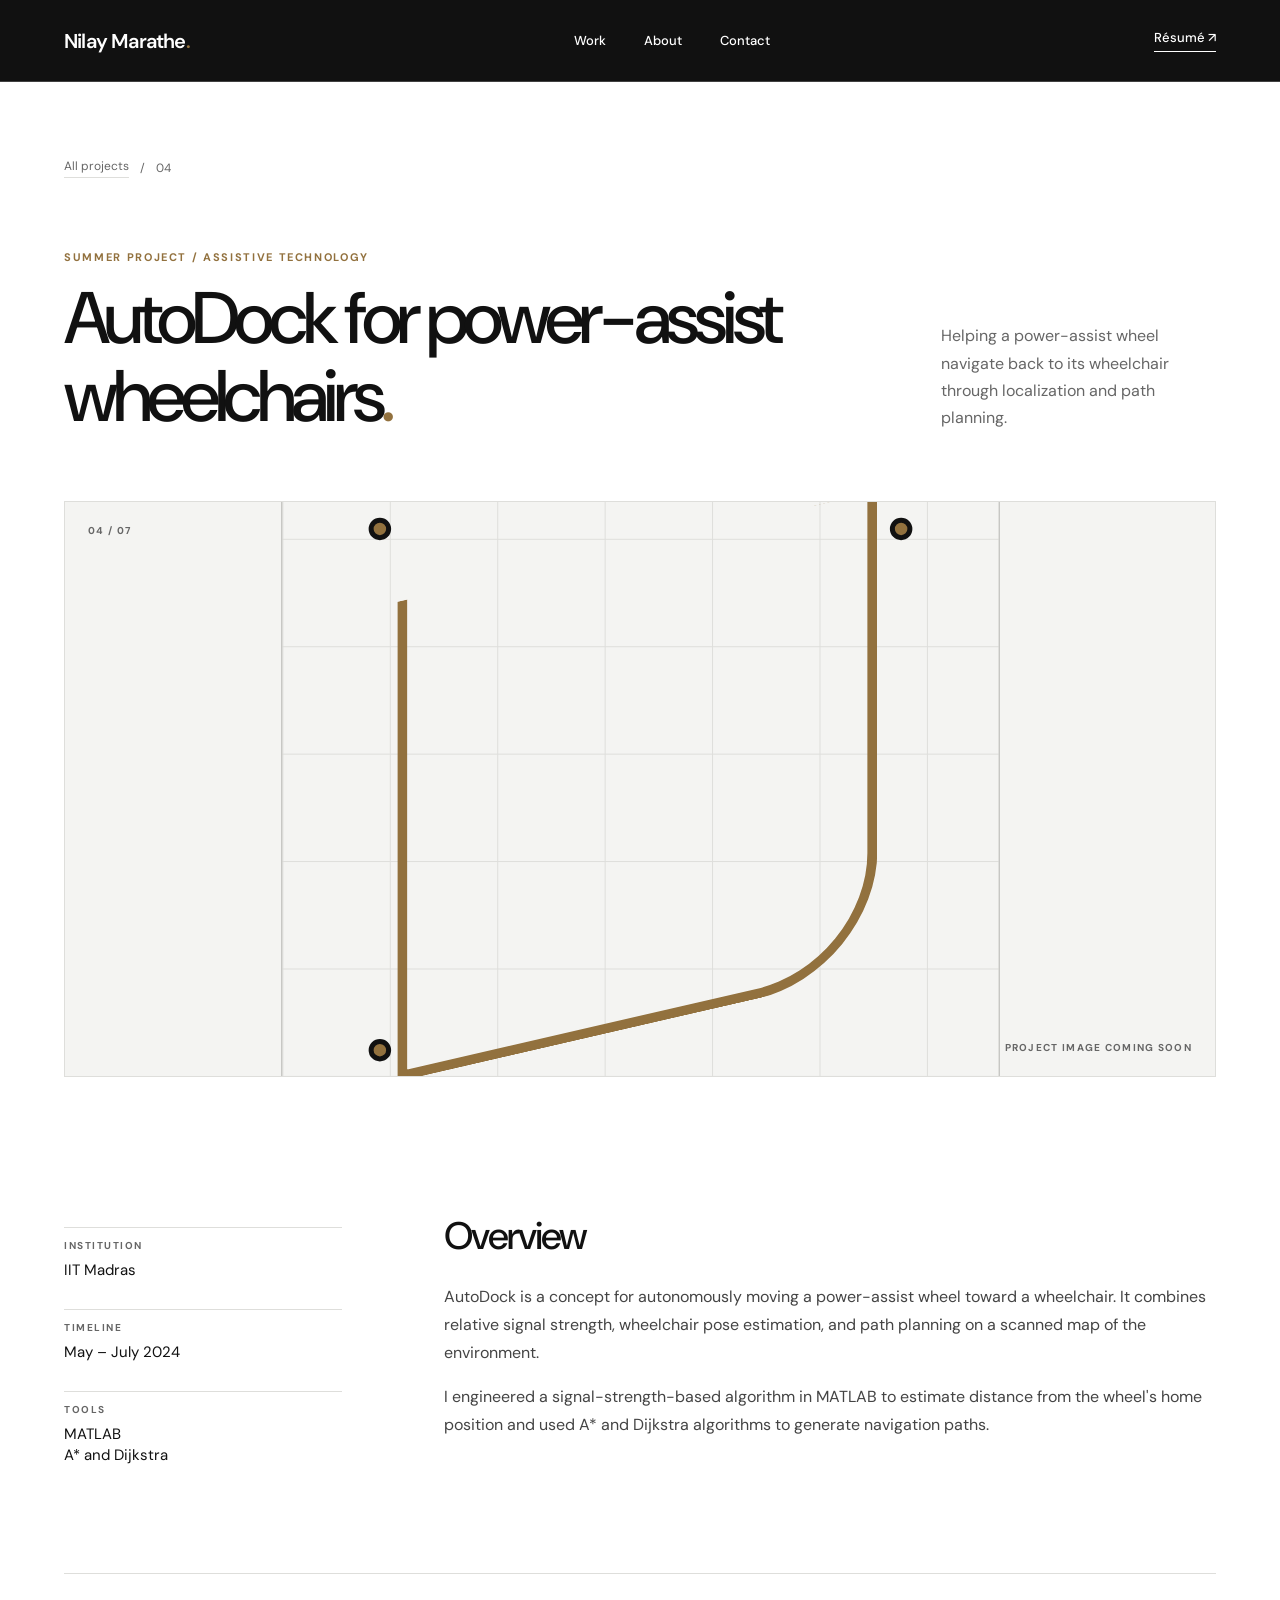
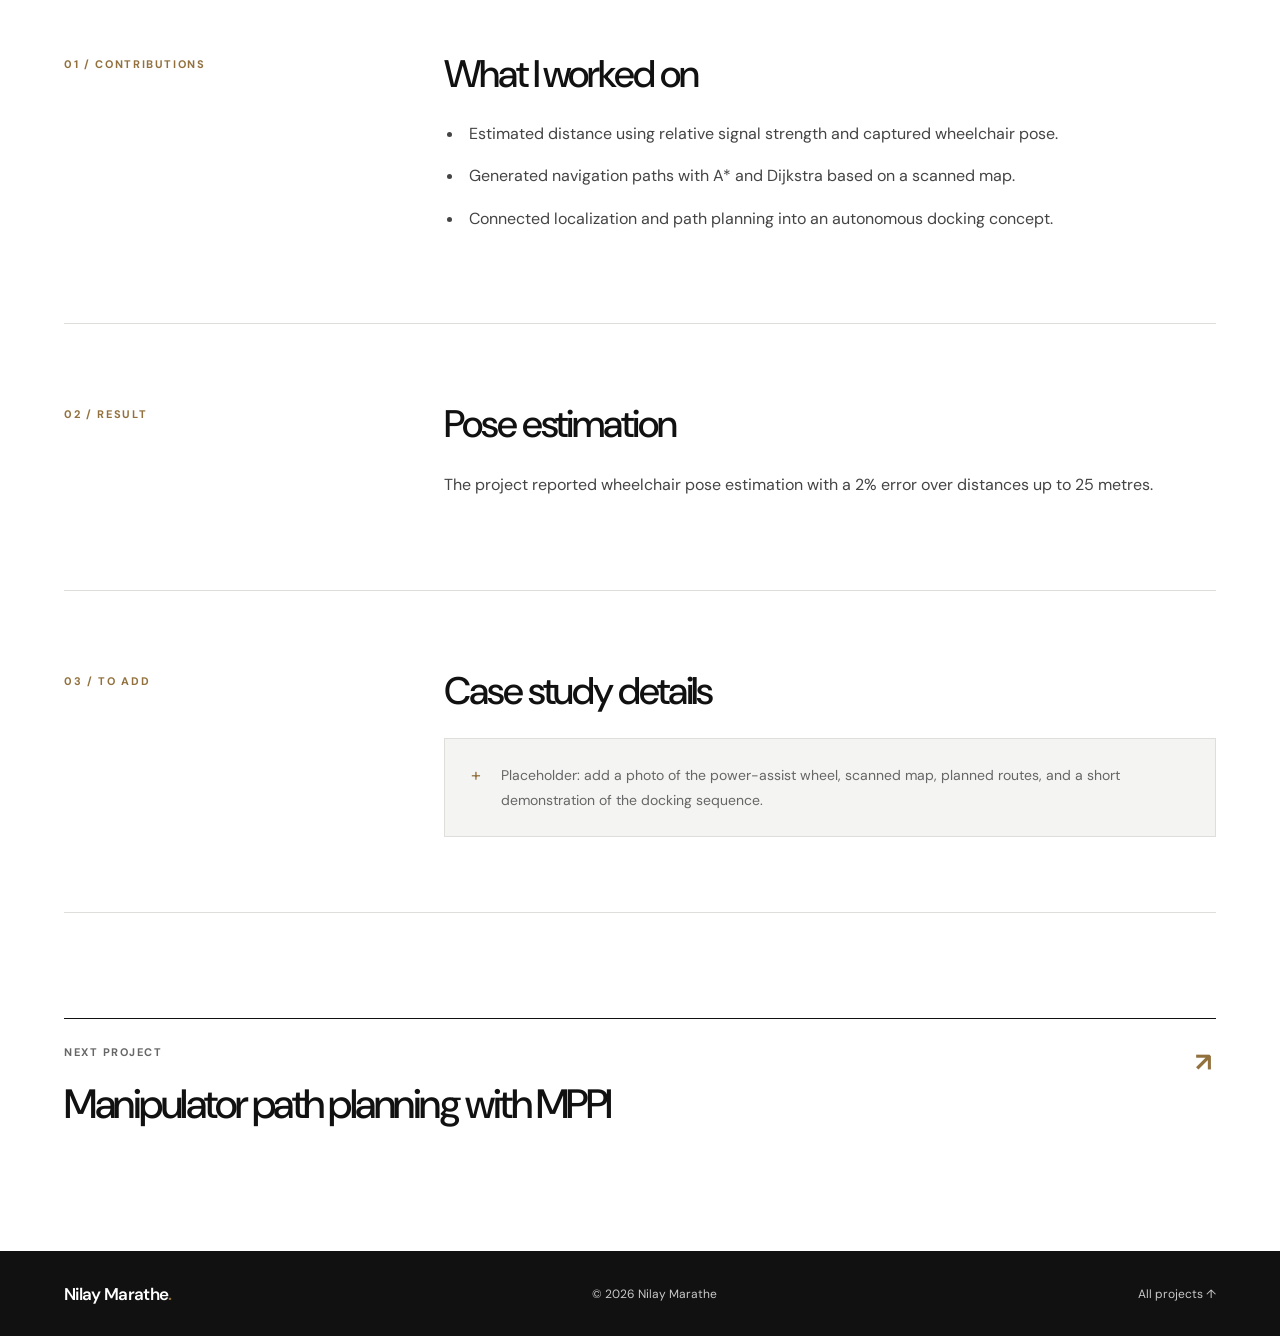
==== autodock.html @ 4846e690 "Add files via upload" ====
<!doctype html>
<html lang="en"><head><meta charset="utf-8"><meta name="viewport" content="width=device-width, initial-scale=1"><meta name="theme-color" content="#111111"><meta name="description" content="AutoDock, an assistive technology navigation project by Nilay Marathe."><title>AutoDock — Nilay Marathe</title><link rel="preconnect" href="https://fonts.googleapis.com"><link rel="preconnect" href="https://fonts.gstatic.com" crossorigin><link href="https://fonts.googleapis.com/css2?family=DM+Sans:wght@400;500;600;700&display=swap" rel="stylesheet"><link rel="stylesheet" href="styles.css"></head>
<body><a class="skip-link" href="#main">Skip to content</a><header class="site-header dark-header"><a class="brand" href="index.html">Nilay Marathe<span class="accent">.</span></a><nav aria-label="Main navigation"><a href="index.html#work">Work</a><a href="index.html#about">About</a><a href="index.html#contact">Contact</a></nav><a class="header-link" href="NilayMarathe_Resume.pdf" target="_blank" rel="noopener">Résumé ↗</a></header>
<main id="main" class="shell"><section class="detail-hero"><div class="breadcrumb"><a href="index.html#work">All projects</a><span aria-hidden="true">/</span><span>04</span></div><div class="detail-heading"><div><span class="eyebrow">SUMMER PROJECT / ASSISTIVE TECHNOLOGY</span><h1>AutoDock for power-assist wheelchairs<span class="accent">.</span></h1></div><p>Helping a power-assist wheel navigate back to its wheelchair through localization and path planning.</p></div><div class="project-art detail-visual art-autodock" role="img" aria-label="Placeholder illustration for AutoDock"><span class="art-number">04 / 07</span><div class="art-geometry" aria-hidden="true"><i></i><i></i><i></i></div><span class="art-caption">PROJECT IMAGE COMING SOON</span></div></section>
<section class="detail-overview"><dl class="fact-list"><div><dt>Institution</dt><dd>IIT Madras</dd></div><div><dt>Timeline</dt><dd>May – July 2024</dd></div><div><dt>Tools</dt><dd>MATLAB<br>A* and Dijkstra</dd></div></dl><div class="overview-copy"><h2>Overview</h2><p>AutoDock is a concept for autonomously moving a power-assist wheel toward a wheelchair. It combines relative signal strength, wheelchair pose estimation, and path planning on a scanned map of the environment.</p><p>I engineered a signal-strength-based algorithm in MATLAB to estimate distance from the wheel's home position and used A* and Dijkstra algorithms to generate navigation paths.</p></div></section>
<section class="detail-section"><span class="eyebrow">01 / CONTRIBUTIONS</span><div><h2>What I worked on</h2><ul><li>Estimated distance using relative signal strength and captured wheelchair pose.</li><li>Generated navigation paths with A* and Dijkstra based on a scanned map.</li><li>Connected localization and path planning into an autonomous docking concept.</li></ul></div></section>
<section class="detail-section"><span class="eyebrow">02 / RESULT</span><div><h2>Pose estimation</h2><p>The project reported wheelchair pose estimation with a 2% error over distances up to 25 metres.</p></div></section>
<section class="detail-section"><span class="eyebrow">03 / TO ADD</span><div><h2>Case study details</h2><div class="placeholder-note"><span>+</span><p>Placeholder: add a photo of the power-assist wheel, scanned map, planned routes, and a short demonstration of the docking sequence.</p></div></div></section>
<a class="next-project" href="manipulator-path-planning.html"><div><span>Next project</span><strong>Manipulator path planning with MPPI</strong></div><span aria-hidden="true">↗</span></a></main>
<footer class="site-footer"><div class="shell"><a class="brand" href="index.html">Nilay Marathe<span class="accent">.</span></a><span>© 2026 Nilay Marathe</span><a href="index.html#work">All projects ↑</a></div></footer></body></html>
---- styles.css ----
:root {
  --black: #111111;
  --white: #ffffff;
  --gold: #92713e;
  --light: #f4f4f2;
  --mid: #dededb;
  --muted: #666666;
}
* { box-sizing: border-box; }
html { scroll-behavior: smooth; }
body { margin: 0; background: var(--white); color: var(--black); font-family: "DM Sans", Arial, sans-serif; }
a { color: inherit; text-decoration: none; }
a:focus-visible { outline: 2px solid var(--gold); outline-offset: 5px; }
::selection { background: var(--gold); color: var(--white); }
.shell { width: min(100%, 1380px); margin-inline: auto; padding-inline: clamp(24px, 5vw, 76px); }
.skip-link { position: absolute; top: -100px; left: 20px; z-index: 20; padding: 12px 18px; background: var(--white); }
.skip-link:focus { top: 12px; }
.accent { color: var(--gold); }
.eyebrow { display: block; color: var(--gold); font-size: 11px; font-weight: 700; letter-spacing: .15em; text-transform: uppercase; }
.dark-section, .dark-header { background: var(--black); color: var(--white); }
.site-header { display: flex; align-items: center; justify-content: space-between; gap: 40px; min-height: 82px; padding-inline: clamp(24px, 5vw, 76px); border-bottom: 1px solid rgba(255,255,255,.2); }
.brand { font-size: 20px; font-weight: 600; letter-spacing: -.04em; white-space: nowrap; }
.site-header nav { display: flex; gap: clamp(18px, 3vw, 40px); }
.site-header nav a, .header-link { font-size: 13px; font-weight: 500; transition: color .2s ease; }
.site-header nav a:hover, .header-link:hover, .site-footer a:hover { color: var(--gold); }
.header-link { border-bottom: 1px solid currentColor; padding-bottom: 5px; white-space: nowrap; }
.header-link span { margin-left: 12px; }
.under-link { display: inline-flex; justify-content: space-between; gap: 40px; border-bottom: 1px solid var(--black); padding-bottom: 9px; font-size: 14px; font-weight: 600; transition: color .2s ease; }
.under-link:hover { color: var(--gold); }
.light-link { border-color: rgba(255,255,255,.65); }

.hero { min-height: 655px; }
.hero-inner { min-height: inherit; display: flex; flex-direction: column; }
.hero-kicker { display: flex; justify-content: space-between; gap: 20px; padding-top: 33px; }
.hero-content { display: grid; grid-template-columns: 1.35fr .65fr; gap: 8vw; align-items: end; flex: 1; padding-block: 90px 110px; }
.hero h1 { margin: 0; font-size: clamp(62px, 6.7vw, 101px); font-weight: 500; letter-spacing: -.07em; line-height: 1.08; }
.hero-side { max-width: 345px; padding-bottom: 5px; }
.hero-side p { margin: 0 0 32px; color: #d9d9d9; font-size: 17px; line-height: 1.7; }
.hero-bottom { display: flex; justify-content: space-between; gap: 20px; border-top: 1px solid rgba(255,255,255,.38); padding-block: 17px 25px; color: #bbb; font-size: 10px; font-weight: 600; letter-spacing: .14em; }

.work-section { padding-block: 125px 130px; }
.section-head { display: grid; grid-template-columns: 1fr minmax(240px, .45fr); align-items: end; gap: 6vw; margin-bottom: 52px; }
.section-head h2, .additional-work h2, .about-grid h2, .contact-section h2 { margin: 22px 0 0; font-size: clamp(43px, 4.5vw, 67px); font-weight: 500; letter-spacing: -.065em; line-height: 1.08; }
.section-head p { max-width: 380px; margin: 0 0 7px; color: var(--muted); font-size: 15px; line-height: 1.7; }
.project-grid { display: grid; grid-template-columns: repeat(2, minmax(0, 1fr)); gap: 64px 32px; }
.project-card { min-width: 0; }
.project-card a { display: block; }
.project-art { position: relative; display: grid; place-items: center; height: clamp(290px, 28vw, 390px); overflow: hidden; background: var(--light); border: 1px solid var(--mid); transition: background .25s ease; }
.project-card a:hover .project-art { background: #ececea; }
.art-number, .art-caption { position: absolute; z-index: 2; color: var(--muted); font-size: 10px; font-weight: 700; letter-spacing: .13em; }
.art-number { top: 22px; left: 23px; }
.art-caption { right: 23px; bottom: 22px; }
.art-geometry { position: relative; width: 45%; aspect-ratio: 1; }
.art-geometry i { display: block; position: absolute; }
.art-construction .art-geometry { display: grid; grid-template-columns: repeat(2, 1fr); gap: 10px; width: 38%; aspect-ratio: 1; transform: rotate(-18deg); }
.art-construction .art-geometry i { position: static; border: 2px solid var(--black); background: var(--white); box-shadow: 10px 12px 0 var(--gold); }
.art-construction .art-geometry i:nth-child(2) { transform: translateY(-16px); }
.art-construction .art-geometry i:nth-child(3) { transform: translateX(16px); }
.art-disassembly .art-geometry { display: grid; grid-template-columns: repeat(3, 1fr); gap: 4px; width: 47%; aspect-ratio: 1.25; padding: 10px; transform: rotate(-10deg); border: 7px solid var(--black); background: var(--gold); box-shadow: 14px 16px 0 #bdbdba; }
.art-disassembly .art-geometry i { position: static; border: 1px solid var(--black); background: var(--white); }
.art-city .art-geometry { width: 47%; border: 2px solid var(--black); border-radius: 50%; }
.art-city .art-geometry::before, .art-city .art-geometry::after { content: ""; position: absolute; top: 50%; left: -35%; width: 170%; height: 19%; transform: rotate(-32deg); border: 2px solid var(--black); background: var(--white); }
.art-city .art-geometry::after { transform: rotate(55deg); }
.art-city .art-geometry i:first-child { z-index: 1; inset: 29%; border: 12px solid var(--gold); border-radius: 50%; background: var(--white); }
.art-city .art-geometry i:nth-child(2), .art-city .art-geometry i:nth-child(3) { z-index: 2; width: 12px; height: 23px; background: var(--black); }
.art-city .art-geometry i:nth-child(2) { top: 10%; left: 20%; transform: rotate(-30deg); }
.art-city .art-geometry i:nth-child(3) { right: 10%; bottom: 16%; transform: rotate(54deg); }
.art-autodock .art-geometry { width: 50%; border: 1px solid #c1c1bd; background-image: linear-gradient(#dededb 1px, transparent 1px), linear-gradient(90deg, #dededb 1px, transparent 1px); background-size: 15% 15%; }
.art-autodock .art-geometry::before { content: ""; position: absolute; inset: 16% 17% 17% 16%; border-left: 8px solid var(--gold); border-bottom: 8px solid var(--gold); border-right: 8px solid var(--gold); border-radius: 0 0 25% 0; transform: skewY(-13deg); }
.art-autodock .art-geometry i { width: 18px; height: 18px; border: 4px solid var(--black); border-radius: 50%; background: var(--gold); }
.art-autodock .art-geometry i:first-child { top: 12%; left: 12%; }
.art-autodock .art-geometry i:nth-child(2) { bottom: 12%; left: 12%; }
.art-autodock .art-geometry i:nth-child(3) { top: 12%; right: 12%; }
.art-manipulator .art-geometry { width: 50%; height: 43%; aspect-ratio: auto; border-bottom: 3px solid var(--black); }
.art-manipulator .art-geometry::before { content: ""; position: absolute; left: 20%; bottom: 0; width: 45%; height: 8px; background: var(--black); transform-origin: left; transform: rotate(-35deg); }
.art-manipulator .art-geometry::after { content: ""; position: absolute; left: 53%; top: 39%; width: 45%; height: 8px; background: var(--gold); transform-origin: left; transform: rotate(22deg); }
.art-manipulator .art-geometry i { width: 22px; height: 22px; border-radius: 50%; background: var(--black); }
.art-manipulator .art-geometry i:first-child { left: 18%; bottom: -10px; }
.art-manipulator .art-geometry i:nth-child(2) { left: 51%; top: 37%; }
.art-manipulator .art-geometry i:nth-child(3) { right: 0; top: 50%; background: var(--gold); }
.art-cnc .art-geometry { width: 48%; border: 3px solid var(--black); }
.art-cnc .art-geometry::before { content: ""; position: absolute; top: 18%; left: 14%; width: 72%; height: 64%; border: 2px dashed var(--gold); }
.art-cnc .art-geometry::after { content: ""; position: absolute; top: -15%; left: 48%; width: 4px; height: 70%; background: var(--black); }
.art-cnc .art-geometry i { top: 47%; left: 40%; width: 20%; height: 20%; border: 3px solid var(--black); background: var(--gold); }
.art-philosophy .art-geometry { display: grid; place-items: center; width: 46%; border: 2px solid var(--black); background: var(--white); box-shadow: 15px 15px 0 var(--gold); }
.art-philosophy .art-geometry::before { content: "Q"; font-size: clamp(80px, 11vw, 150px); font-weight: 400; letter-spacing: -.1em; line-height: 1; }
.art-philosophy .art-geometry i { right: 10%; bottom: 10%; width: 18%; height: 2px; background: var(--black); }
.card-meta { display: flex; justify-content: space-between; gap: 15px; margin-top: 23px; color: var(--muted); font-size: 10px; font-weight: 700; letter-spacing: .11em; }
.project-card h3 { display: flex; justify-content: space-between; align-items: baseline; gap: 12px; margin: 14px 0 9px; font-size: clamp(23px, 2.25vw, 33px); font-weight: 500; letter-spacing: -.055em; line-height: 1.18; }
.project-card h3 span { flex: none; color: var(--gold); font-size: 20px; }
.project-card p { max-width: 550px; margin: 0; color: var(--muted); font-size: 14px; line-height: 1.65; }
.card-tags { display: flex; flex-wrap: wrap; gap: 8px; margin-top: 20px; }
.card-tags span { border: 1px solid var(--mid); border-radius: 20px; padding: 6px 10px; color: var(--muted); font-size: 10px; }
.additional-work { display: grid; grid-template-columns: .8fr 1.2fr; gap: 7vw; margin-top: 120px; border-top: 1px solid var(--black); padding-top: 38px; }
.additional-work h2 { font-size: clamp(37px, 3.6vw, 55px); }
.project-list a { display: grid; grid-template-columns: 32px 1fr auto; gap: 16px; align-items: baseline; border-bottom: 1px solid var(--mid); padding: 19px 0; transition: color .2s ease; }
.project-list a:first-child { padding-top: 0; }
.project-list a:hover { color: var(--gold); }
.project-list span { color: var(--muted); font-size: 10px; font-weight: 700; letter-spacing: .1em; }
.project-list strong { font-size: 15px; font-weight: 500; }

.about-grid { display: grid; grid-template-columns: 1fr 1fr; gap: 8vw; padding-block: 125px 135px; }
.about-grid h2 { max-width: 600px; margin-top: 25px; font-size: clamp(45px, 5vw, 75px); }
.about-grid > div:last-child { padding-top: 45px; }
.about-grid p { max-width: 550px; color: #c9c9c9; font-size: 15px; line-height: 1.72; }
.about-grid .about-lead { margin-top: 0; color: var(--white); font-size: 22px; font-weight: 500; line-height: 1.42; letter-spacing: -.03em; }
.about-links { display: flex; flex-wrap: wrap; gap: 32px; margin-top: 34px; }
.contact-section { padding-block: 120px 130px; }
.contact-section h2 { max-width: 850px; margin: 30px 0 60px; font-size: clamp(48px, 5.5vw, 82px); }
.contact-row { display: flex; align-items: end; justify-content: space-between; gap: 30px; border-top: 1px solid var(--black); padding-top: 25px; }
.contact-row p { max-width: 480px; margin: 0; color: var(--muted); font-size: 16px; line-height: 1.6; }
.site-footer { background: var(--black); color: #c8c8c8; }
.site-footer > .shell { display: flex; align-items: center; justify-content: space-between; gap: 20px; min-height: 85px; font-size: 12px; }
.site-footer .brand { color: var(--white); font-size: 17px; }
.site-footer a { transition: color .2s ease; }

/* Individual project pages */
.detail-hero { padding-block: 72px 70px; }
.breadcrumb { display: inline-flex; align-items: center; gap: 11px; color: var(--muted); font-size: 12px; }
.breadcrumb a { border-bottom: 1px solid var(--mid); padding-bottom: 3px; }
.breadcrumb a:hover { color: var(--gold); }
.detail-heading { display: grid; grid-template-columns: 1fr minmax(230px, .35fr); align-items: end; gap: 7vw; margin-top: 72px; }
.detail-heading h1 { max-width: 850px; margin: 16px 0 0; font-size: clamp(51px, 5.7vw, 84px); font-weight: 500; letter-spacing: -.07em; line-height: 1.07; }
.detail-heading > p { max-width: 340px; margin: 0 0 5px; color: var(--muted); font-size: 16px; line-height: 1.7; }
.detail-visual { height: clamp(360px, 45vw, 600px); margin-top: 65px; }
.detail-visual .art-geometry { transform: scale(1.25); }
.detail-overview { display: grid; grid-template-columns: minmax(220px, .36fr) 1fr; gap: 8vw; border-bottom: 1px solid var(--mid); padding-block: 64px 90px; }
.fact-list { display: grid; gap: 27px; align-content: start; }
.fact-list div { border-top: 1px solid var(--mid); padding-top: 11px; }
.fact-list dt { color: var(--muted); font-size: 10px; font-weight: 700; letter-spacing: .15em; text-transform: uppercase; }
.fact-list dd { margin: 8px 0 0; font-size: 15px; line-height: 1.45; }
.overview-copy h2, .detail-section h2 { margin: 0 0 22px; font-size: clamp(32px, 3vw, 45px); font-weight: 500; letter-spacing: -.055em; }
.overview-copy p, .detail-section p { max-width: 770px; color: #444; font-size: 16px; line-height: 1.75; }
.overview-copy p:first-of-type { margin-top: 0; }
.detail-section { display: grid; grid-template-columns: minmax(220px, .36fr) 1fr; gap: 8vw; padding-block: 75px; border-bottom: 1px solid var(--mid); }
.detail-section .eyebrow { padding-top: 8px; }
.detail-section ul { max-width: 790px; margin: 0; padding-left: 20px; }
.detail-section li { margin-bottom: 16px; padding-left: 5px; color: #444; font-size: 16px; line-height: 1.65; }
.placeholder-note { display: flex; align-items: flex-start; gap: 20px; padding: 24px 26px; border: 1px solid var(--mid); background: var(--light); }
.placeholder-note span { color: var(--gold); font-size: 18px; }
.placeholder-note p { margin: 0; color: var(--muted); font-size: 14px; }
.next-project { display: flex; justify-content: space-between; gap: 20px; margin-block: 105px 120px; border-top: 1px solid var(--black); padding-top: 26px; }
.next-project span { display: block; color: var(--muted); font-size: 11px; font-weight: 700; letter-spacing: .14em; text-transform: uppercase; }
.next-project strong { display: block; margin-top: 18px; font-size: clamp(28px, 3.2vw, 48px); font-weight: 500; letter-spacing: -.06em; }
.next-project > span { color: var(--gold); font-size: 26px; }
.next-project:hover strong { color: var(--gold); }

@media (max-width: 900px) {
  .hero-content { grid-template-columns: 1fr; gap: 42px; padding-block: 95px 75px; }
  .hero { min-height: 680px; }
  .hero-side { max-width: 600px; }
  .section-head { grid-template-columns: 1fr; gap: 20px; }
  .section-head p { max-width: 600px; }
  .project-art { height: 300px; }
  .card-meta { flex-direction: column; gap: 3px; }
  .additional-work { grid-template-columns: 1fr; gap: 34px; }
  .about-grid { gap: 4vw; }
  .detail-heading { grid-template-columns: 1fr; gap: 20px; }
}
@media (max-width: 700px) {
  .site-header { min-height: 70px; }
  .site-header nav { gap: 18px; }
  .header-link { display: none; }
  .hero { min-height: 620px; }
  .hero-kicker .eyebrow:last-child { display: none; }
  .hero h1 { font-size: clamp(55px, 10.7vw, 75px); }
  .hero-bottom { font-size: 9px; }
  .work-section { padding-block: 80px 90px; }
  .section-head h2 { font-size: 48px; }
  .project-grid { grid-template-columns: 1fr; gap: 62px; }
  .project-art { height: clamp(300px, 70vw, 470px); }
  .card-meta { flex-direction: row; }
  .additional-work { margin-top: 85px; }
  .project-list a { grid-template-columns: 30px 1fr; }
  .project-list a span:last-child { grid-column: 2; }
  .about-grid { grid-template-columns: 1fr; gap: 30px; padding-block: 85px 95px; }
  .about-grid > div:last-child { padding-top: 0; }
  .about-grid h2 { font-size: 54px; }
  .contact-section { padding-block: 85px 95px; }
  .contact-section h2 { font-size: 56px; }
  .contact-row { flex-direction: column; align-items: flex-start; }
  .site-footer > .shell { flex-wrap: wrap; padding-block: 24px; }
  .detail-hero { padding-block: 45px 50px; }
  .detail-heading { margin-top: 55px; }
  .detail-heading h1 { font-size: 52px; }
  .detail-visual { height: 350px; margin-top: 44px; }
  .detail-overview, .detail-section { grid-template-columns: 1fr; gap: 40px; padding-block: 55px; }
  .fact-list { grid-template-columns: repeat(2, 1fr); gap: 20px; }
  .next-project { margin-block: 70px 85px; }
}
@media (max-width: 420px) {
  .brand { font-size: 17px; }
  .site-header nav a { font-size: 12px; }
  .hero h1 { font-size: 53px; }
  .hero-bottom span:first-child { max-width: 150px; }
  .card-meta { flex-direction: column; }
  .contact-section h2 { font-size: 48px; }
  .detail-heading h1 { font-size: 46px; }
  .detail-visual { height: 300px; }
  .fact-list { grid-template-columns: 1fr; }
}
@media (prefers-reduced-motion: reduce) {
  html { scroll-behavior: auto; }
  *, *::before, *::after { transition-duration: .01ms !important; animation-duration: .01ms !important; }
}
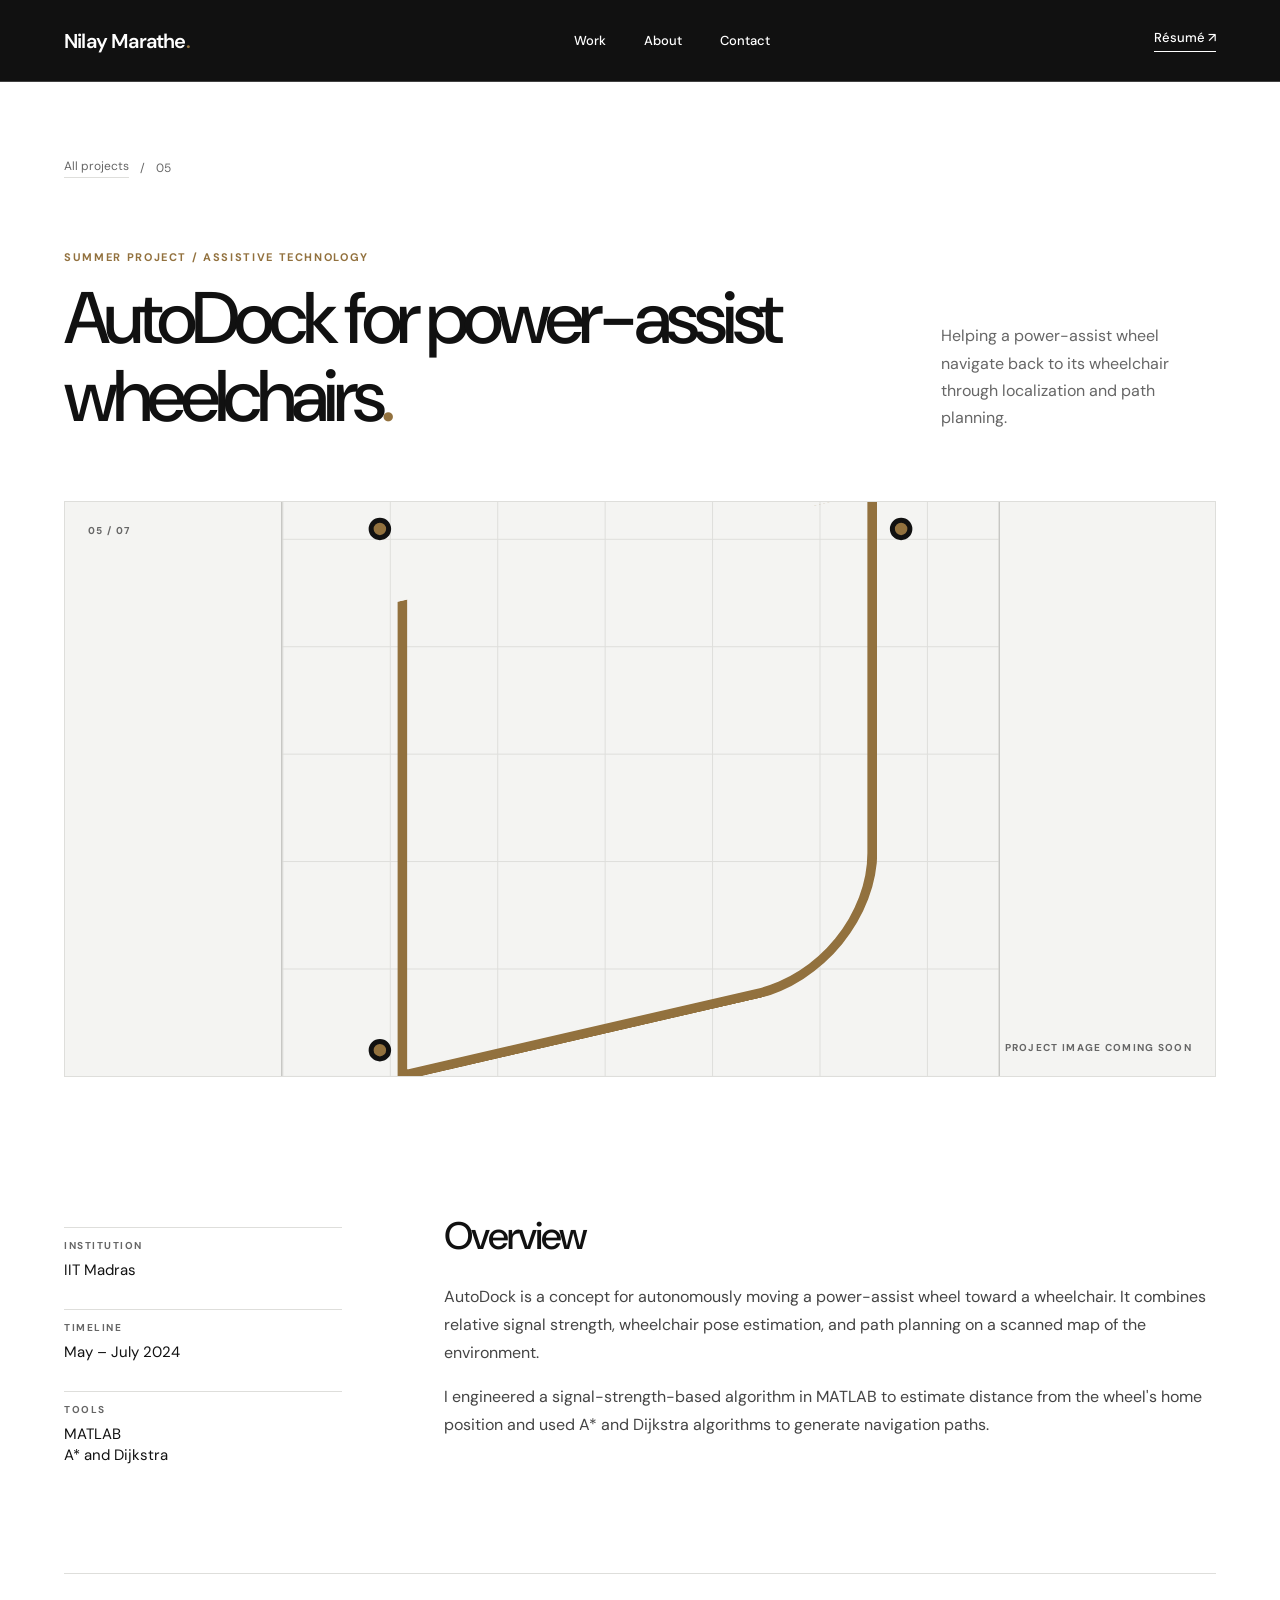
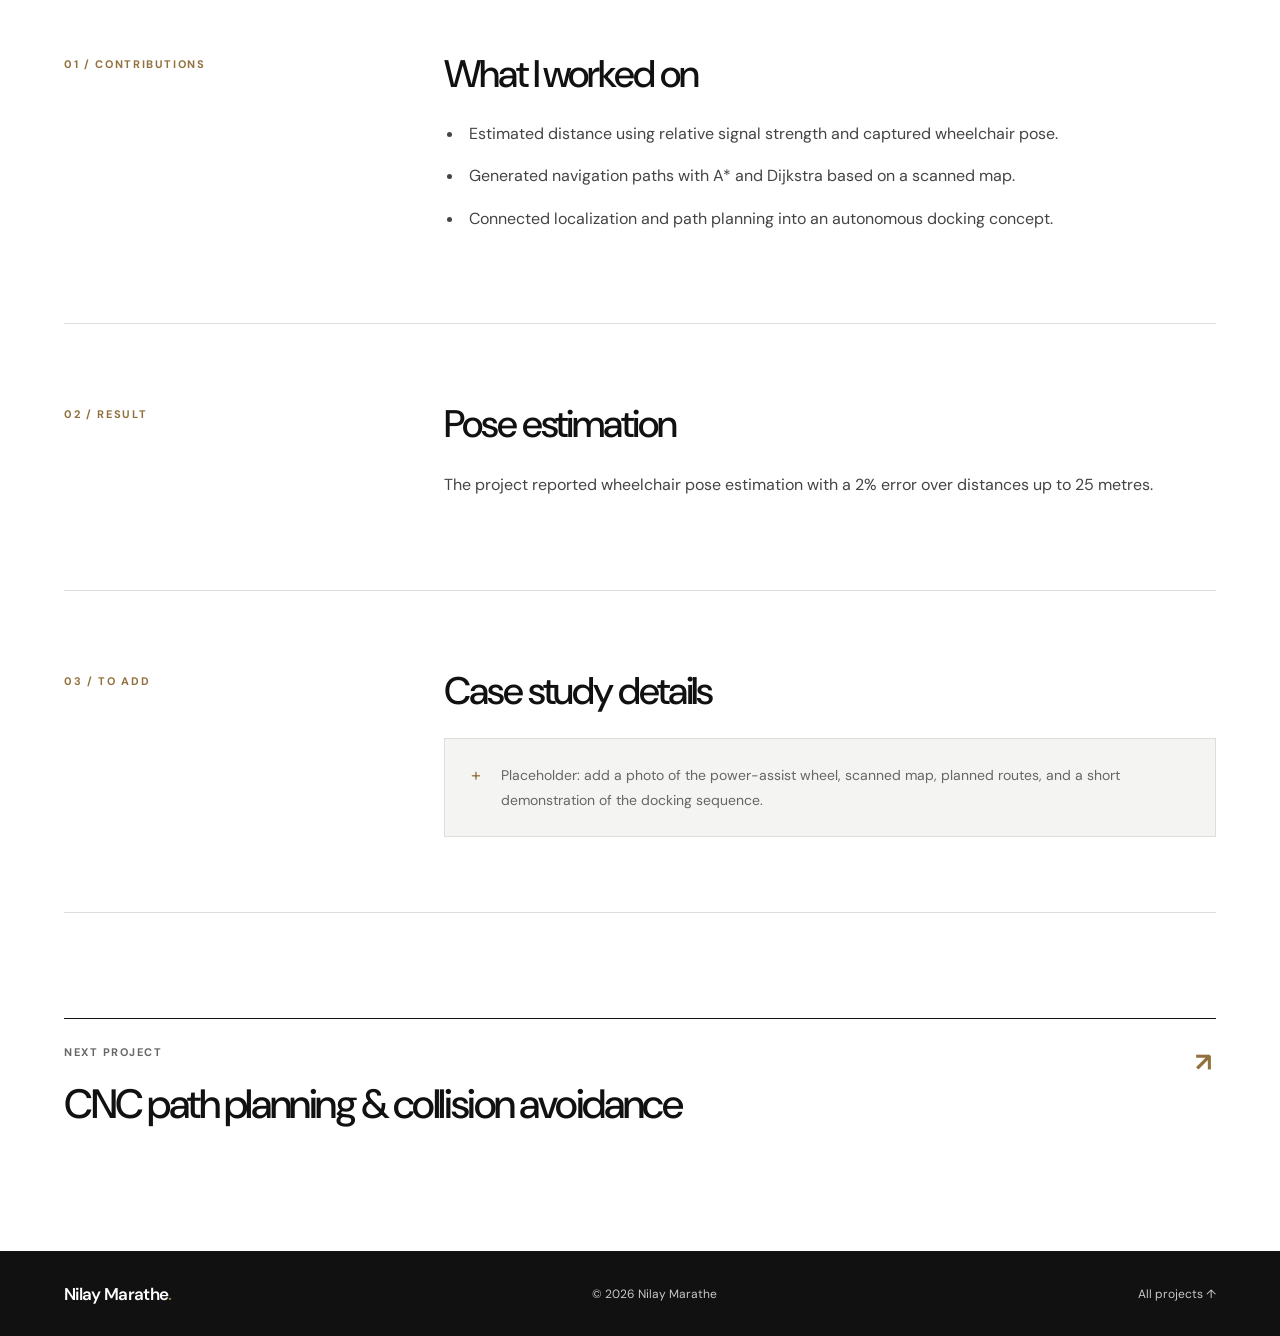
==== commit ea06a2a7: "Add files via upload" ====
--- a/autodock.html
+++ b/autodock.html
@@ -1,10 +1,10 @@
 <!doctype html>
 <html lang="en"><head><meta charset="utf-8"><meta name="viewport" content="width=device-width, initial-scale=1"><meta name="theme-color" content="#111111"><meta name="description" content="AutoDock, an assistive technology navigation project by Nilay Marathe."><title>AutoDock — Nilay Marathe</title><link rel="preconnect" href="https://fonts.googleapis.com"><link rel="preconnect" href="https://fonts.gstatic.com" crossorigin><link href="https://fonts.googleapis.com/css2?family=DM+Sans:wght@400;500;600;700&display=swap" rel="stylesheet"><link rel="stylesheet" href="styles.css"></head>
 <body><a class="skip-link" href="#main">Skip to content</a><header class="site-header dark-header"><a class="brand" href="index.html">Nilay Marathe<span class="accent">.</span></a><nav aria-label="Main navigation"><a href="index.html#work">Work</a><a href="index.html#about">About</a><a href="index.html#contact">Contact</a></nav><a class="header-link" href="NilayMarathe_Resume.pdf" target="_blank" rel="noopener">Résumé ↗</a></header>
-<main id="main" class="shell"><section class="detail-hero"><div class="breadcrumb"><a href="index.html#work">All projects</a><span aria-hidden="true">/</span><span>04</span></div><div class="detail-heading"><div><span class="eyebrow">SUMMER PROJECT / ASSISTIVE TECHNOLOGY</span><h1>AutoDock for power-assist wheelchairs<span class="accent">.</span></h1></div><p>Helping a power-assist wheel navigate back to its wheelchair through localization and path planning.</p></div><div class="project-art detail-visual art-autodock" role="img" aria-label="Placeholder illustration for AutoDock"><span class="art-number">04 / 07</span><div class="art-geometry" aria-hidden="true"><i></i><i></i><i></i></div><span class="art-caption">PROJECT IMAGE COMING SOON</span></div></section>
+<main id="main" class="shell"><section class="detail-hero"><div class="breadcrumb"><a href="index.html#work">All projects</a><span aria-hidden="true">/</span><span>05</span></div><div class="detail-heading"><div><span class="eyebrow">SUMMER PROJECT / ASSISTIVE TECHNOLOGY</span><h1>AutoDock for power-assist wheelchairs<span class="accent">.</span></h1></div><p>Helping a power-assist wheel navigate back to its wheelchair through localization and path planning.</p></div><div class="project-art detail-visual art-autodock" role="img" aria-label="Placeholder illustration for AutoDock"><span class="art-number">05 / 07</span><div class="art-geometry" aria-hidden="true"><i></i><i></i><i></i></div><span class="art-caption">PROJECT IMAGE COMING SOON</span></div></section>
 <section class="detail-overview"><dl class="fact-list"><div><dt>Institution</dt><dd>IIT Madras</dd></div><div><dt>Timeline</dt><dd>May – July 2024</dd></div><div><dt>Tools</dt><dd>MATLAB<br>A* and Dijkstra</dd></div></dl><div class="overview-copy"><h2>Overview</h2><p>AutoDock is a concept for autonomously moving a power-assist wheel toward a wheelchair. It combines relative signal strength, wheelchair pose estimation, and path planning on a scanned map of the environment.</p><p>I engineered a signal-strength-based algorithm in MATLAB to estimate distance from the wheel's home position and used A* and Dijkstra algorithms to generate navigation paths.</p></div></section>
 <section class="detail-section"><span class="eyebrow">01 / CONTRIBUTIONS</span><div><h2>What I worked on</h2><ul><li>Estimated distance using relative signal strength and captured wheelchair pose.</li><li>Generated navigation paths with A* and Dijkstra based on a scanned map.</li><li>Connected localization and path planning into an autonomous docking concept.</li></ul></div></section>
 <section class="detail-section"><span class="eyebrow">02 / RESULT</span><div><h2>Pose estimation</h2><p>The project reported wheelchair pose estimation with a 2% error over distances up to 25 metres.</p></div></section>
 <section class="detail-section"><span class="eyebrow">03 / TO ADD</span><div><h2>Case study details</h2><div class="placeholder-note"><span>+</span><p>Placeholder: add a photo of the power-assist wheel, scanned map, planned routes, and a short demonstration of the docking sequence.</p></div></div></section>
-<a class="next-project" href="manipulator-path-planning.html"><div><span>Next project</span><strong>Manipulator path planning with MPPI</strong></div><span aria-hidden="true">↗</span></a></main>
+<a class="next-project" href="cnc-collision-avoidance.html"><div><span>Next project</span><strong>CNC path planning & collision avoidance</strong></div><span aria-hidden="true">↗</span></a></main>
 <footer class="site-footer"><div class="shell"><a class="brand" href="index.html">Nilay Marathe<span class="accent">.</span></a><span>© 2026 Nilay Marathe</span><a href="index.html#work">All projects ↑</a></div></footer></body></html>
--- a/styles.css
+++ b/styles.css
@@ -47,6 +47,9 @@
 .project-card a { display: block; }
 .project-art { position: relative; display: grid; place-items: center; height: clamp(290px, 28vw, 390px); overflow: hidden; background: var(--light); border: 1px solid var(--mid); transition: background .25s ease; }
 .project-card a:hover .project-art { background: #ececea; }
+.project-art.has-image { background: var(--light); }
+.project-art.has-image img { display: block; width: 100%; height: 100%; object-fit: contain; }
+.project-art.has-image .art-number { padding: 7px 9px; background: rgba(255,255,255,.9); color: var(--black); }
 .art-number, .art-caption { position: absolute; z-index: 2; color: var(--muted); font-size: 10px; font-weight: 700; letter-spacing: .13em; }
 .art-number { top: 22px; left: 23px; }
 .art-caption { right: 23px; bottom: 22px; }
